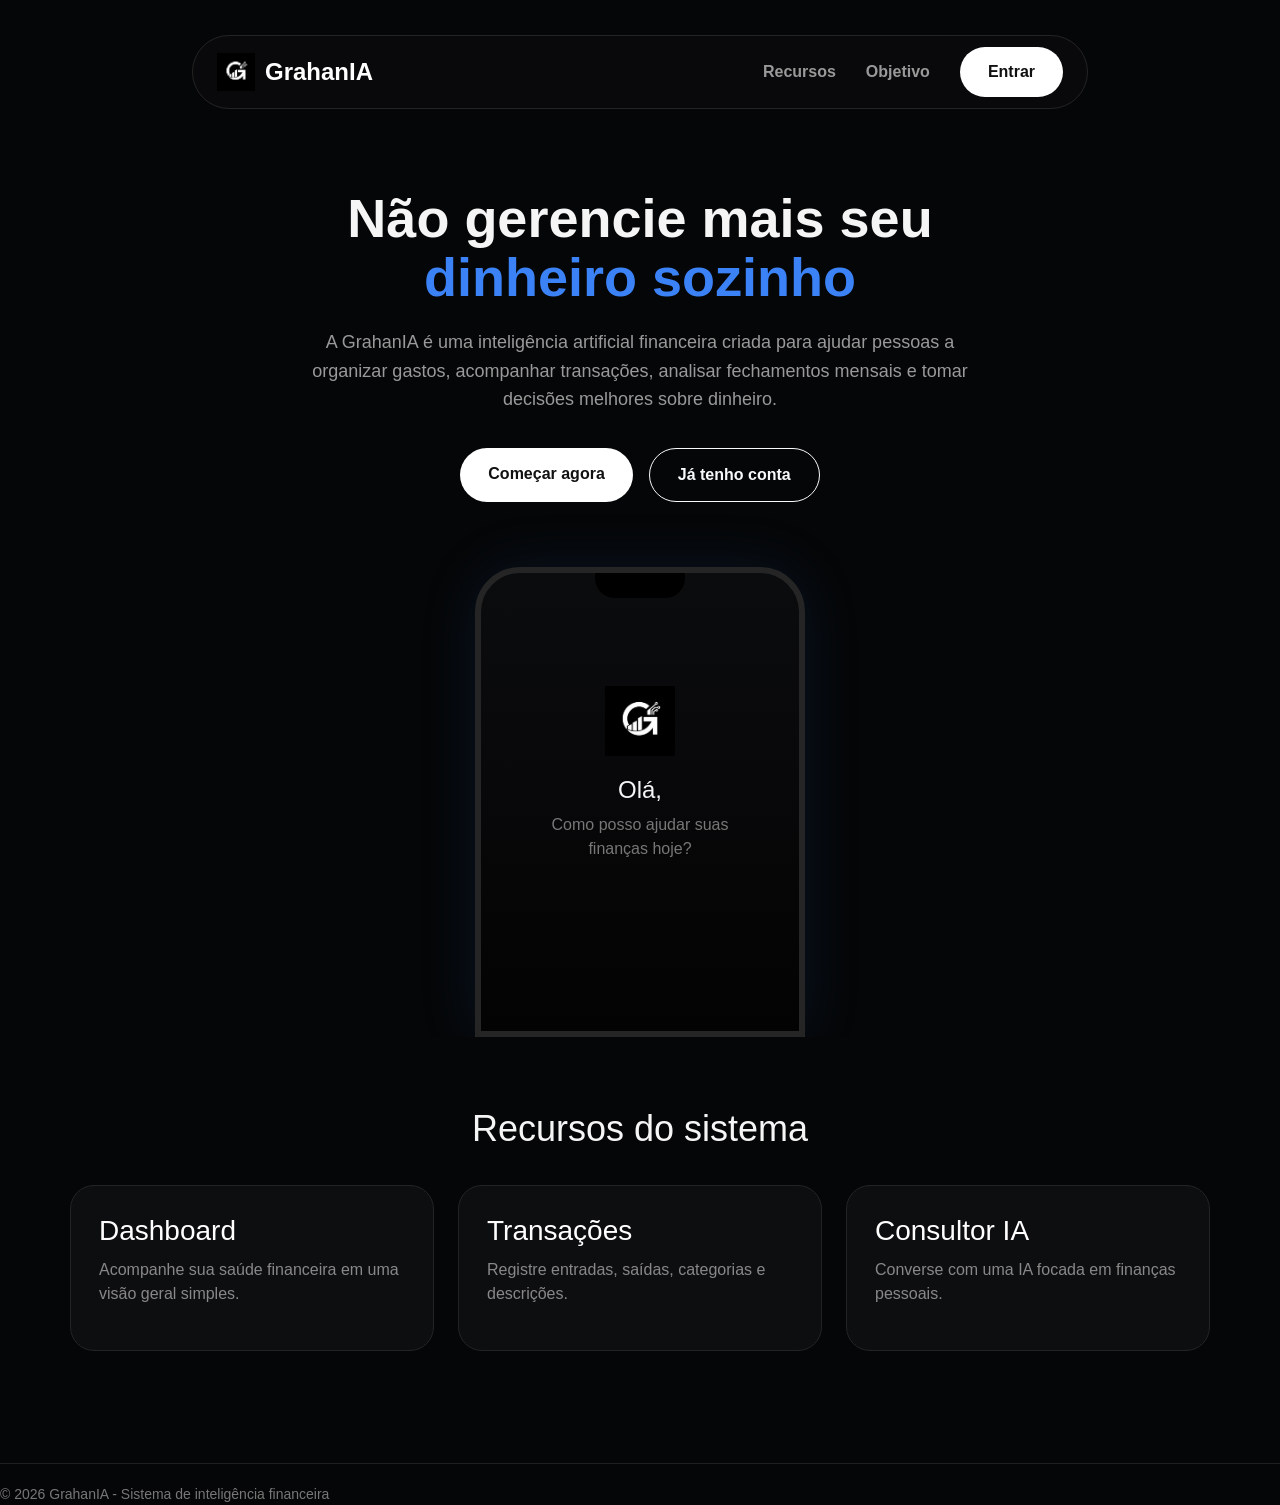
==== index.html @ 66dd7be4 "grahanIA" ====
<!DOCTYPE html>
<html lang="pt-BR">
<head>
    <meta charset="UTF-8">
    <meta name="viewport" content="width=device-width, initial-scale=1.0">
    <title>GrahanIA</title>

    <!-- Framework CSS Bootstrap -->
    <link href="https://cdn.jsdelivr.net/npm/bootstrap@5.3.3/dist/css/bootstrap.min.css" rel="stylesheet">

    <!-- CSS do projeto -->
    <link rel="stylesheet" href="css/style.css">
</head>
<body>

    <!-- Cabeçalho da página inicial -->
    <header class="home-topbar">
        <a href="index.html" class="home-logo">
            <img src="img/logo.png" alt="Logotipo da GrahanIA">
            <span>GrahanIA</span>
        </a>

        <nav class="home-menu">
            <a href="#recursos">Recursos</a>
            <a href="#objetivo">Objetivo</a>
            <a href="login.html" class="home-login">Entrar</a>
        </nav>
    </header>

    <!-- Conteúdo principal -->
    <main class="home-main">
        <section class="hero-section" id="objetivo">

            <div class="hero-content">
                <h1>Não gerencie mais seu <span>dinheiro sozinho</span></h1>

                <p>
                    A GrahanIA é uma inteligência artificial financeira criada para ajudar
                    pessoas a organizar gastos, acompanhar transações, analisar fechamentos
                    mensais e tomar decisões melhores sobre dinheiro.
                </p>

                <div class="hero-buttons d-flex justify-content-center gap-3 flex-wrap">
                    <a href="registro.html" class="btn btn-primary custom-primary">Começar agora</a>
                    <a href="login.html" class="btn btn-outline-light custom-secondary">Já tenho conta</a>
                </div>
            </div>

            <div class="phone-preview">
                <div class="phone-top"></div>

                <div class="phone-content">
                    <img src="img/logo.png" alt="Logotipo da GrahanIA">
                    <h2>Olá,</h2>
                    <p>Como posso ajudar suas finanças hoje?</p>
                </div>
            </div>
        </section>

        <section class="home-resources container" id="recursos">
            <h2>Recursos do sistema</h2>

            <div class="row g-4">
                <article class="col-md-4">
                    <div class="resource-card">
                        <h3>Dashboard</h3>
                        <p>Acompanhe sua saúde financeira em uma visão geral simples.</p>
                    </div>
                </article>

                <article class="col-md-4">
                    <div class="resource-card">
                        <h3>Transações</h3>
                        <p>Registre entradas, saídas, categorias e descrições.</p>
                    </div>
                </article>

                <article class="col-md-4">
                    <div class="resource-card">
                        <h3>Consultor IA</h3>
                        <p>Converse com uma IA focada em finanças pessoais.</p>
                    </div>
                </article>
            </div>
        </section>
    </main>

    <!-- Rodapé -->
    <footer class="footer">
        <p>© 2026 GrahanIA - Sistema de inteligência financeira</p>
    </footer>

</body>
</html>
---- css/style.css ----
/* =========================================================
   GRAHANIA - SISTEMA DE INTELIGÊNCIA FINANCEIRA
   CSS principal do projeto
========================================================= */

/* Configurações gerais */
:root {
    --bg: #050607;
    --bg-secondary: #08090a;
    --card: #0d0e10;
    --card-light: #111318;
    --border: #242424;
    --text: #f5f5f5;
    --muted: #8b8b8b;
    --blue: #3b82f6;
    --blue-dark: #1d4ed8;
    --blue-soft: rgba(59, 130, 246, 0.16);
}

* {
    margin: 0;
    padding: 0;
    box-sizing: border-box;
}

body {
    background: var(--bg);
    color: var(--text);
    font-family: Arial, Helvetica, sans-serif;
}

a {
    color: inherit;
    text-decoration: none;
}

a:hover {
    color: inherit;
}

button,
input,
select {
    font-family: inherit;
}

/* =========================================================
   PÁGINA INICIAL
========================================================= */

.home-topbar {
    width: 70%;
    min-height: 74px;
    margin: 35px auto 0;
    padding: 0 24px;
    border: 1px solid var(--border);
    border-radius: 40px;
    background: rgba(10, 10, 12, 0.95);

    display: flex;
    align-items: center;
    justify-content: space-between;
}

.home-logo {
    display: flex;
    align-items: center;
    gap: 10px;
}

.home-logo img {
    width: 38px;
}

.home-logo span {
    font-size: 24px;
    font-weight: 700;
    color: #fff;
}

.home-menu {
    display: flex;
    align-items: center;
    gap: 30px;
}

.home-menu a {
    color: #999;
    font-weight: 700;
    transition: 0.25s;
}

.home-menu a:hover {
    color: #fff;
}

.home-login {
    background: #fff;
    color: #111 !important;
    padding: 13px 28px;
    border-radius: 30px;
}

.home-main {
    min-height: calc(100vh - 110px);
}

.hero-section {
    min-height: 850px;
    position: relative;
    overflow: hidden;

    display: flex;
    align-items: center;
    justify-content: flex-start;
    flex-direction: column;
}

.hero-content {
    max-width: 700px;
    text-align: center;
    margin-top: 80px;
    z-index: 2;
}

.hero-content h1 {
    font-size: 54px;
    line-height: 1.1;
    margin-bottom: 20px;
    font-weight: 800;
}

.hero-content h1 span {
    color: var(--blue);
}

.hero-content p {
    color: #999;
    font-size: 18px;
    line-height: 1.6;
    margin-bottom: 34px;
}

.custom-primary {
    background: #fff !important;
    border: none !important;
    color: #111 !important;
    padding: 14px 28px !important;
    border-radius: 30px !important;
    font-weight: 700;
}

.custom-primary:hover {
    background: var(--blue) !important;
    color: #fff !important;
}

.custom-secondary {
    padding: 14px 28px !important;
    border-radius: 30px !important;
    font-weight: 700;
}

.phone-preview {
    width: 330px;
    height: 470px;
    margin-top: 65px;
    border: 6px solid #252525;
    border-radius: 45px 45px 0 0;
    background: linear-gradient(180deg, #0b0c0e, #030303);
    box-shadow: 0 0 60px rgba(59, 130, 246, 0.12);
    position: relative;
}

.phone-top {
    width: 90px;
    height: 25px;
    background: #000;
    border-radius: 0 0 20px 20px;
    margin: 0 auto;
}

.phone-content {
    height: 80%;
    display: flex;
    align-items: center;
    justify-content: center;
    flex-direction: column;
    text-align: center;
}

.phone-content img {
    width: 70px;
    margin-bottom: 20px;
}

.phone-content h2 {
    font-size: 24px;
}

.phone-content p {
    color: #777;
    max-width: 190px;
}

.floating-card {
    position: absolute;
    background: #090909;
    border: 1px solid var(--border);
    border-radius: 18px;
    padding: 18px;
    width: 250px;
    box-shadow: 0 0 40px rgba(0, 0, 0, 0.45);
}

.floating-card span {
    color: #777;
    font-size: 14px;
}

.floating-card strong {
    display: block;
    margin: 10px 0 5px;
    font-size: 18px;
}

.floating-card p {
    color: #999;
    margin: 0;
}

.home-card-left {
    left: 8%;
    bottom: 24%;
}

.home-card-right {
    right: 8%;
    bottom: 32%;
}

.home-resources {
    padding: 70px 0;
}

.home-resources h2 {
    text-align: center;
    margin-bottom: 35px;
    font-size: 36px;
}

.resource-card {
    background: var(--card);
    border: 1px solid var(--border);
    border-radius: 24px;
    padding: 28px;
    height: 100%;
}

.resource-card h3 {
    color: #fff;
    margin-bottom: 10px;
}

.resource-card p {
    color: #888;
}

/* =========================================================
   LOGIN E REGISTRO
========================================================= */

.auth-container {
    min-height: 100vh;
    background: radial-gradient(circle at top, #151515, var(--bg));
    display: flex;
    align-items: center;
    justify-content: center;
    padding: 24px;
}

.auth-box {
    width: 390px;
    background: var(--card);
    border: 1px solid var(--border);
    border-radius: 28px;
    padding: 36px;
    text-align: center;
}

.auth-logo {
    width: 70px;
    margin-bottom: 18px;
}

.auth-box h1 {
    margin-bottom: 25px;
    font-size: 32px;
}

.auth-box form {
    text-align: left;
}

.auth-box label {
    color: #aaa;
    font-weight: 700;
    margin-bottom: 6px;
    display: block;
}

.auth-box input {
    width: 100%;
    padding: 15px;
    margin-bottom: 14px;
    border: 1px solid #292929;
    background: var(--bg);
    color: #fff;
    border-radius: 14px;
    outline: none;
}

.auth-box input:focus {
    border-color: var(--blue);
}

.auth-box button {
    width: 100%;
    padding: 14px;
    border-radius: 14px;
    background: var(--blue);
    border: none;
    font-weight: 700;
}

.auth-box button:hover {
    background: var(--blue-dark);
}

.auth-box p {
    margin-top: 20px;
    color: #888;
}

.auth-box a {
    color: var(--blue);
    font-weight: 700;
}

/* =========================================================
   LAYOUT INTERNO
========================================================= */

.app-layout {
    min-height: 100vh;
    display: flex;
    background:
        radial-gradient(circle at top right, rgba(59, 130, 246, 0.10), transparent 32%),
        var(--bg);
}

.sidebar {
    width: 280px;
    min-height: 100vh;
    background: var(--bg-secondary);
    border-right: 1px solid #1f1f1f;
    padding: 28px;
    display: flex;
    flex-direction: column;
    justify-content: space-between;
}

.sidebar-logo {
    display: flex;
    align-items: center;
    gap: 12px;
    margin-bottom: 35px;
    color: #fff;
}

.sidebar-logo img {
    width: 40px;
}

.sidebar-logo h2 {
    font-size: 24px;
    margin: 0;
    font-weight: 800;
}

.sidebar-logo:hover h2 {
    color: var(--blue);
}

.new-chat {
    width: 100%;
    display: block;
    text-align: center;
    background: var(--blue);
    color: #fff;
    padding: 14px;
    border-radius: 14px;
    font-weight: 800;
    margin-bottom: 35px;
    transition: 0.25s;
}

.new-chat:hover {
    background: var(--blue-dark);
    color: #fff;
}

.history h3 {
    color: #666;
    font-size: 13px;
    margin-bottom: 15px;
    text-transform: uppercase;
    font-weight: 800;
}

.history a {
    display: block;
    color: #999;
    padding: 13px 15px;
    border-radius: 12px;
    margin-bottom: 8px;
    transition: 0.25s;
}

.history a:hover,
.history a.active {
    background: #151515;
    color: #fff;
}

.sidebar-bottom-link {
    display: block;
    color: #888;
    font-size: 14px;
    padding-top: 20px;
    border-top: 1px solid #1f1f1f;
    transition: 0.25s;
}

.sidebar-bottom-link:hover {
    color: #fff;
}

.page-content {
    flex: 1;
    min-width: 0;
    padding: 34px 40px;
}

/* =========================================================
   MENU SUPERIOR PADRÃO
========================================================= */

.system-top-menu {
    width: 100%;
    min-height: 74px;
    display: flex;
    align-items: center;
    justify-content: flex-start;
    gap: 12px;

    margin-bottom: 32px;
    padding: 12px 22px;

    background: var(--bg-secondary);
    border: 1px solid var(--border);
    border-radius: 28px;
}

.system-top-menu a {
    color: #888;
    font-size: 15px;
    font-weight: 800;
    padding: 14px 22px;
    border-radius: 14px;
    transition: 0.25s;
}

.system-top-menu a:hover {
    background: #151515;
    color: #fff;
}

.system-top-menu a.active {
    background: var(--blue);
    color: #fff;
}

/* =========================================================
   CABEÇALHOS E BOTÕES
========================================================= */

.page-header {
    display: flex;
    justify-content: space-between;
    align-items: flex-end;
    gap: 20px;
    margin-bottom: 28px;
}

.page-header h1 {
    font-size: 38px;
    margin: 0 0 8px;
    font-weight: 800;
    letter-spacing: 2px;
}

.page-header p {
    margin: 0;
    color: #888;
    font-size: 16px;
}

.page-actions,
.form-actions {
    display: flex;
    align-items: center;
    gap: 12px;
    flex-wrap: wrap;
}

.date-button,
.new-button,
.dark-button {
    border: none;
    outline: none;
    border-radius: 14px;
    padding: 13px 18px;
    font-size: 14px;
    font-weight: 800;
}

.date-button {
    background: #101115;
    color: #f5f5f5;
    border: 1px solid #292929;
}

.new-button {
    background: var(--blue);
    color: #fff;
    transition: 0.25s;
}

.new-button:hover {
    background: var(--blue-dark);
    color: #fff;
}

.dark-button {
    display: inline-block;
    margin-top: 22px;
    background: #050607;
    color: #fff;
}

.dark-button:hover {
    background: #111;
    color: #fff;
}

/* =========================================================
   CARDS E GRIDS
========================================================= */

.cards-row {
    display: grid;
    grid-template-columns: repeat(3, minmax(0, 1fr));
    gap: 18px;
    margin-bottom: 22px;
}

.dashboard-grid {
    display: grid;
    grid-template-columns: repeat(2, minmax(0, 1fr));
    gap: 18px;
    margin-bottom: 22px;
}

.money-card,
.ia-card,
.chart-card {
    background: rgba(13, 14, 16, 0.96);
    border: 1px solid var(--border);
    border-radius: 24px;
    padding: 24px;
    box-shadow: 0 18px 45px rgba(0, 0, 0, 0.22);
}

.money-card {
    display: flex;
    align-items: center;
    justify-content: space-between;
    gap: 18px;
}

.money-card p,
.chart-header p {
    margin: 0 0 8px;
    color: #888;
    font-size: 14px;
    font-weight: 800;
}

.money-card h2,
.chart-header h2 {
    margin: 0;
    font-size: 28px;
    font-weight: 800;
}

.money-card small {
    display: block;
    color: #777;
    margin-top: 8px;
}

.card-icon {
    width: 48px;
    height: 48px;
    border-radius: 15px;
    display: flex;
    align-items: center;
    justify-content: center;
    font-size: 18px;
    font-weight: 900;
    flex-shrink: 0;
}

.card-icon.azul {
    background: var(--blue-soft);
    color: var(--blue);
}

.card-icon.cinza {
    background: #181818;
    color: #bbb;
}

.ia-card {
    background: linear-gradient(135deg, var(--blue), var(--blue-dark));
    color: #fff;
}

.ia-card h2 {
    margin: 0 0 14px;
    font-size: 28px;
    font-weight: 800;
}

.ia-card p {
    color: #e8efff;
    line-height: 1.6;
    margin: 0;
}

.ia-stats {
    display: grid;
    grid-template-columns: repeat(2, minmax(0, 1fr));
    gap: 14px;
    margin-top: 22px;
}

.ia-stats div {
    background: rgba(255, 255, 255, 0.10);
    border: 1px solid rgba(255, 255, 255, 0.12);
    border-radius: 18px;
    padding: 18px;
}

.ia-stats span {
    display: block;
    color: #dbe7ff;
    font-size: 13px;
    margin-bottom: 8px;
}

.ia-stats strong {
    font-size: 22px;
    color: #fff;
}

.simple-stats div {
    background: #101115;
    border: 1px solid #242424;
}

.simple-stats span {
    color: #888;
}

/* Gráfico fake do dashboard */
.fake-chart {
    height: 160px;
    margin-top: 30px;
    display: flex;
    align-items: end;
    gap: 14px;
}

.bar {
    width: 38px;
    background: var(--blue);
    border-radius: 12px 12px 0 0;
}

.h-40 {
    height: 40%;
}

.h-45 {
    height: 45%;
}

.h-55 {
    height: 55%;
}

.h-65 {
    height: 65%;
}

.h-75 {
    height: 75%;
}

.h-90 {
    height: 90%;
}

/* =========================================================
   FORMULÁRIOS
========================================================= */

.form-grid {
    display: grid;
    grid-template-columns: repeat(2, minmax(0, 1fr));
    gap: 18px;
}

form {
    display: flex;
    flex-direction: column;
    gap: 18px;
}

label {
    color: #aaa;
    font-weight: 800;
    margin-bottom: 6px;
}

.form-field {
    display: block;
    width: 100%;
    margin-top: 8px;
    padding: 14px 16px;
    background: #101115;
    border: 1px solid #292929;
    color: #fff;
    border-radius: 14px;
    outline: none;
}

.form-field:focus {
    border-color: var(--blue);
}

.form-field::placeholder {
    color: #666;
}

/* =========================================================
   CONSULTOR IA
========================================================= */

.chat-page {
    display: flex;
    flex-direction: column;
}

.chat-box {
    flex: 1;
    background: var(--card);
    border: 1px solid var(--border);
    border-radius: 28px;
    padding: 28px;
    overflow-y: auto;
    min-height: 520px;
}

.message {
    display: flex;
    gap: 14px;
    margin-bottom: 26px;
}

.message img {
    width: 42px;
    height: 42px;
    border-radius: 50%;
    background: var(--bg);
    border: 1px solid #333;
    padding: 6px;
}

.message div {
    max-width: 650px;
    padding: 16px 18px;
    border-radius: 18px;
}

.message strong {
    display: block;
    margin-bottom: 8px;
}

.message p {
    color: #d1d1d1;
    line-height: 1.5;
    margin: 0;
}

.ia-message div {
    background: #151515;
    border: 1px solid #292929;
}

.user-message {
    justify-content: flex-end;
}

.user-message div {
    background: var(--blue);
    color: #fff;
}

.user-message p {
    color: #eef4ff;
}

.chat-input-area {
    margin-top: 18px;
    background: var(--card);
    border: 1px solid var(--border);
    border-radius: 22px;
    padding: 12px;
    display: flex;
    gap: 12px;
}

.chat-input-area input {
    flex: 1;
    background: transparent;
    border: none;
    outline: none;
    color: #fff;
    font-size: 16px;
    padding: 12px;
}

.chat-input-area input::placeholder {
    color: #777;
}

.chat-input-area button {
    background: var(--blue);
    border: none;
    border-radius: 16px;
    padding: 0 26px;
    font-weight: 800;
}

.chat-input-area button:hover {
    background: var(--blue-dark);
}

/* =========================================================
   TRANSAÇÕES
========================================================= */

.transaction-list {
    display: grid;
    gap: 12px;
}

.transaction-list article {
    background: #101115;
    border: 1px solid #242424;
    border-radius: 16px;
    padding: 16px;
}

.transaction-list article:hover {
    border-color: var(--blue);
}

.transaction-list h3 {
    margin: 0 0 6px;
    font-size: 17px;
}

.transaction-list p {
    color: #888;
    margin: 0;
}

/* =========================================================
   FECHAMENTO
========================================================= */

.fechamento-hero {
    background: linear-gradient(135deg, var(--blue), var(--blue-dark));
    border-radius: 28px;
    padding: 32px;
    margin-bottom: 20px;
    display: flex;
    justify-content: space-between;
    align-items: center;
    gap: 24px;
    color: #fff;
    box-shadow: 0 18px 55px rgba(59, 130, 246, 0.18);
}

.fechamento-hero p {
    margin: 0 0 8px;
    text-transform: uppercase;
    font-size: 13px;
    font-weight: 900;
    color: #dbe7ff;
}

.fechamento-hero h2 {
    margin: 0;
    font-size: 42px;
    line-height: 1;
    font-weight: 900;
}

.fechamento-hero span {
    display: block;
    margin-top: 10px;
    color: #e8efff;
}

.fechamento-export {
    background: #fff;
    color: #111;
    padding: 14px 20px;
    border-radius: 16px;
    font-weight: 900;
    white-space: nowrap;
    transition: 0.25s;
}

.fechamento-export:hover {
    transform: translateY(-1px);
    color: #111;
}

.checklist {
    display: grid;
    gap: 12px;
}

.checklist p {
    position: relative;
    margin: 0;
    padding: 14px 16px 14px 42px;
    background: #101115;
    border: 1px solid #242424;
    border-radius: 15px;
    color: #ddd;
}

.checklist p::before {
    content: "✓";
    position: absolute;
    left: 15px;
    top: 50%;
    transform: translateY(-50%);
    color: var(--blue);
    font-weight: 900;
}

.fechamento-section {
    margin-top: 20px;
}

.fechamento-grid {
    display: grid;
    grid-template-columns: repeat(2, minmax(0, 1fr));
    gap: 18px;
}

.fechamento-card {
    background: #101115;
    border: 1px solid #242424;
    border-radius: 22px;
    padding: 22px;
    transition: 0.25s;
}

.fechamento-card:hover {
    border-color: var(--blue);
    transform: translateY(-2px);
}

.fechamento-card header {
    display: flex;
    justify-content: space-between;
    gap: 14px;
    margin-bottom: 20px;
}

.fechamento-card h3 {
    margin: 0 0 6px;
    font-size: 20px;
}

.fechamento-card p {
    margin: 0;
    color: #888;
    font-size: 14px;
}

.fechamento-card header span {
    height: fit-content;
    background: var(--blue-soft);
    color: #9cc2ff;
    border: 1px solid rgba(59, 130, 246, 0.3);
    padding: 7px 10px;
    border-radius: 999px;
    font-size: 12px;
    font-weight: 900;
}

.fechamento-metrics {
    display: grid;
    grid-template-columns: repeat(2, minmax(0, 1fr));
    gap: 12px;
    margin-bottom: 18px;
}

.fechamento-metrics div {
    background: #0a0b0d;
    border: 1px solid #202020;
    border-radius: 16px;
    padding: 14px;
}

.fechamento-metrics strong {
    display: block;
    margin-top: 6px;
    font-size: 18px;
}

.fechamento-card > a {
    display: inline-block;
    color: #fff;
    background: var(--blue);
    padding: 12px 16px;
    border-radius: 13px;
    font-weight: 900;
    transition: 0.25s;
}

.fechamento-card > a:hover {
    background: var(--blue-dark);
    color: #fff;
}

/* =========================================================
   RODAPÉ
========================================================= */

.footer {
    margin-top: 42px;
    padding-top: 20px;
    border-top: 1px solid #1f1f1f;
    color: #777;
    font-size: 14px;
}

.footer p {
    margin: 0;
}

/* =========================================================
   RESPONSIVIDADE
========================================================= */

@media (max-width: 1100px) {
    .home-topbar {
        width: 92%;
    }

    .home-card-left,
    .home-card-right {
        display: none;
    }

    .app-layout {
        flex-direction: column;
    }

    .sidebar {
        width: 100%;
        min-height: auto;
        border-right: none;
        border-bottom: 1px solid #1f1f1f;
    }

    .page-content {
        padding: 26px;
    }

    .cards-row,
    .dashboard-grid,
    .form-grid,
    .fechamento-grid {
        grid-template-columns: 1fr;
    }

    .page-header,
    .fechamento-hero {
        flex-direction: column;
        align-items: flex-start;
    }
}

@media (max-width: 700px) {
    .home-topbar {
        flex-direction: column;
        gap: 16px;
        padding: 18px;
        border-radius: 24px;
    }

    .home-menu {
        flex-wrap: wrap;
        justify-content: center;
        gap: 14px;
    }

    .hero-content h1 {
        font-size: 38px;
    }

    .phone-preview {
        width: 280px;
        height: 420px;
    }

    .system-top-menu {
        flex-wrap: wrap;
        padding: 14px;
    }

    .system-top-menu a {
        flex: 1;
        text-align: center;
        padding: 13px 12px;
    }

    .page-content {
        padding: 18px;
    }

    .page-header h1 {
        font-size: 30px;
    }

    .chat-input-area {
        flex-direction: column;
    }

    .chat-input-area button {
        padding: 14px;
    }

    .ia-stats,
    .fechamento-metrics {
        grid-template-columns: 1fr;
    }

    .fechamento-export,
    .new-button,
    .date-button {
        width: 100%;
        text-align: center;
    }
}
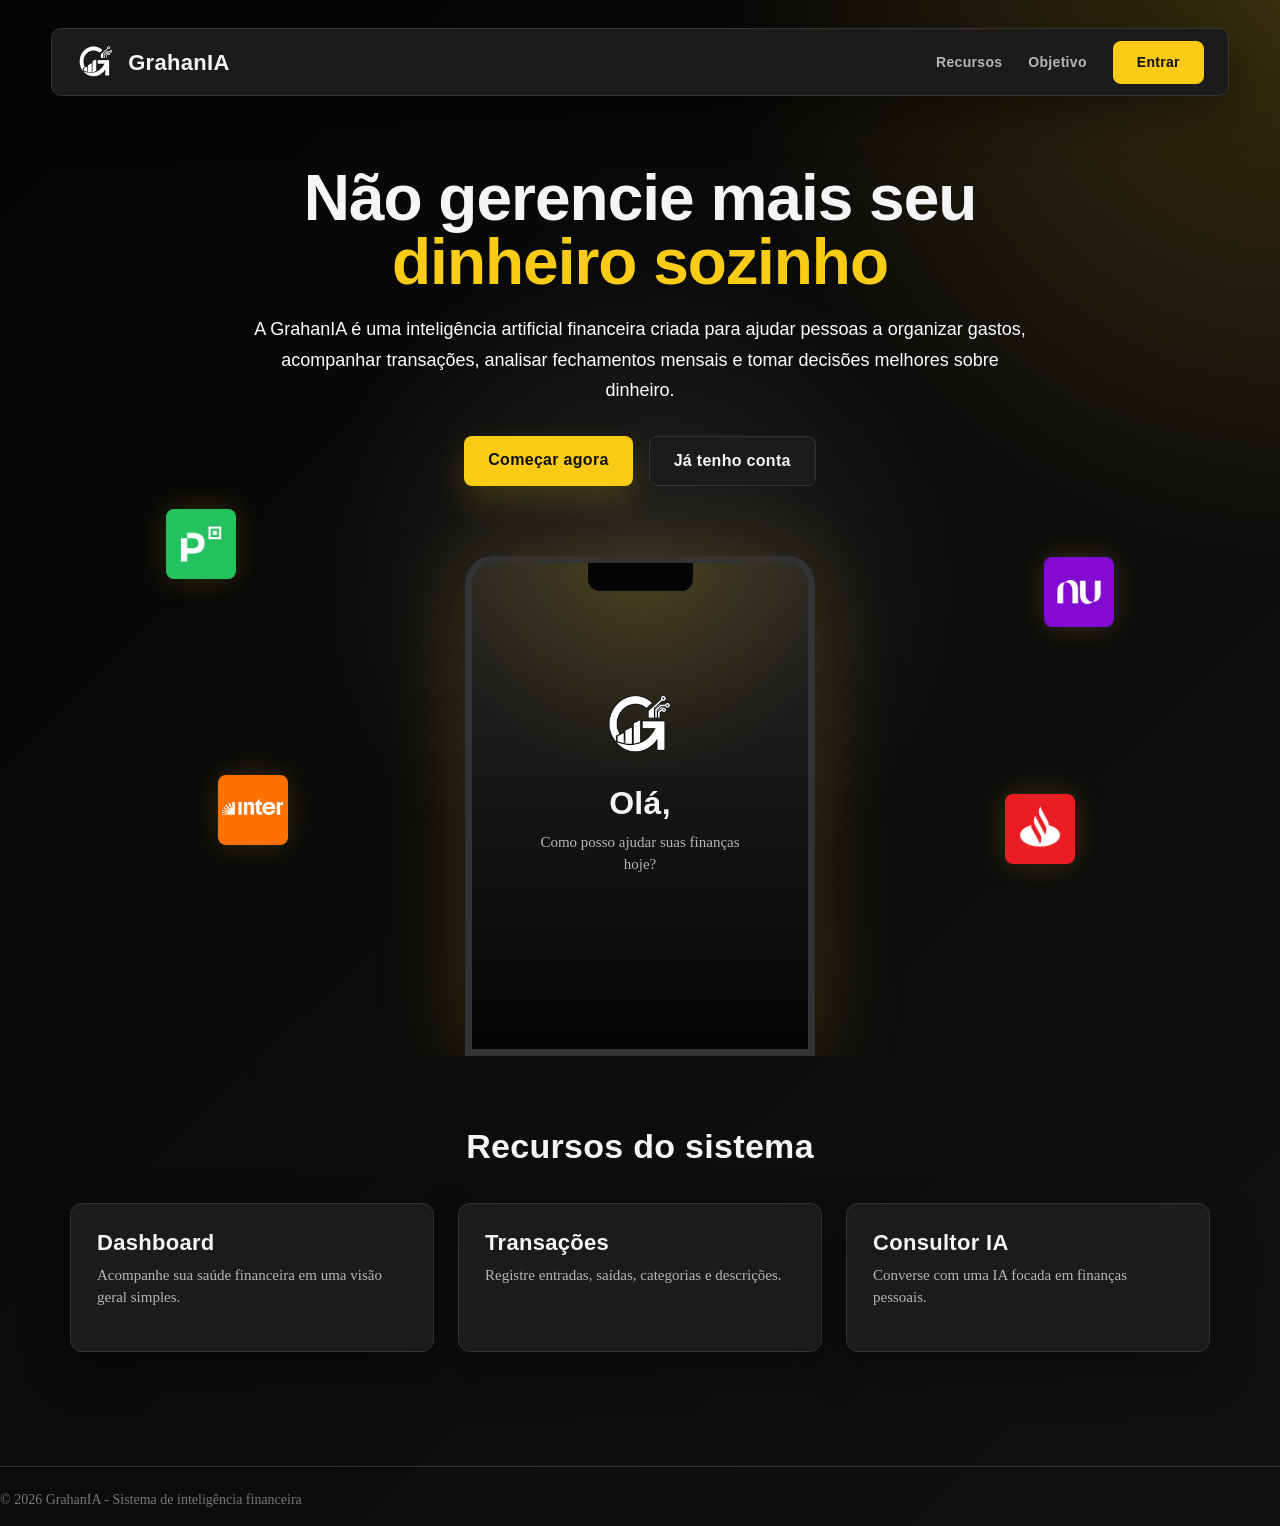
==== commit 6434b794: "novo update" ====
--- a/index.html
+++ b/index.html
@@ -30,6 +30,23 @@
     <!-- Conteúdo principal -->
     <main class="home-main">
         <section class="hero-section" id="objetivo">
+
+            <!-- Bancos flutuantes -->
+            <div class="bank-floating bank-picpay">
+                <img src="img/Picpayicon.png" alt="Logo PicPay">
+            </div>
+
+            <div class="bank-floating bank-nubank">
+                <img src="img/nubank.png" alt="Logo Nubank">
+            </div>
+
+            <div class="bank-floating bank-inter">
+                <img src="img/inter.png" alt="Logo Inter">
+            </div>
+
+            <div class="bank-floating bank-santander">
+                <img src="img/santander-br.png" alt="Logo Santander">
+            </div>
 
             <div class="hero-content">
                 <h1>Não gerencie mais seu <span>dinheiro sozinho</span></h1>
@@ -89,6 +106,6 @@
     <footer class="footer">
         <p>© 2026 GrahanIA - Sistema de inteligência financeira</p>
     </footer>
-
+    <script src="js/tema.js"></script>
 </body>
 </html>
--- a/css/style.css
+++ b/css/style.css
@@ -1,21 +1,80 @@
 /* =========================================================
-   GRAHANIA - SISTEMA DE INTELIGÊNCIA FINANCEIRA
-   CSS principal do projeto
-========================================================= */
-
-/* Configurações gerais */
+   GRAHANIA - FINTECH PREMIUM
+   Visual preto/branco + amarelo/azul/ciano/roxo
+   Fontes: Oswald + EB Garamond
+========================================================= */
+
+/* =========================================================
+   FONTES DO PROJETO
+========================================================= */
+
+/* =========================================================
+   VARIÁVEIS DO TEMA
+========================================================= */
+
 :root {
-    --bg: #050607;
-    --bg-secondary: #08090a;
-    --card: #0d0e10;
-    --card-light: #111318;
-    --border: #242424;
+    --bg: #050505;
+    --bg-2: #111111;
+    --sidebar: #111111;
+    --card: #1b1b1b;
+    --card-2: #242424;
+    --border: #333333;
+
     --text: #f5f5f5;
-    --muted: #8b8b8b;
-    --blue: #3b82f6;
-    --blue-dark: #1d4ed8;
-    --blue-soft: rgba(59, 130, 246, 0.16);
-}
+    --muted: #b5b5b5;
+    --muted-2: #777777;
+
+    --accent: #facc15;
+    --accent-2: #eab308;
+    --accent-soft: rgba(250, 204, 21, 0.18);
+
+    --shadow: 0 18px 45px rgba(0, 0, 0, 0.40);
+}
+
+/* Modo branco */
+body[data-mode="white"] {
+    --bg: #f5f5f5;
+    --bg-2: #ffffff;
+    --sidebar: #ffffff;
+    --card: #ffffff;
+    --card-2: #f1f5f9;
+    --border: rgba(15, 23, 42, 0.14);
+
+    --text: #111827;
+    --muted: #475569;
+    --muted-2: #64748b;
+
+    --shadow: 0 16px 38px rgba(15, 23, 42, 0.10);
+}
+
+/* Cores principais */
+body[data-accent="yellow"] {
+    --accent: #facc15;
+    --accent-2: #eab308;
+    --accent-soft: rgba(250, 204, 21, 0.18);
+}
+
+body[data-accent="blue"] {
+    --accent: #3b82f6;
+    --accent-2: #1d4ed8;
+    --accent-soft: rgba(59, 130, 246, 0.18);
+}
+
+body[data-accent="cyan"] {
+    --accent: #06b6d4;
+    --accent-2: #0891b2;
+    --accent-soft: rgba(6, 182, 212, 0.18);
+}
+
+body[data-accent="purple"] {
+    --accent: #8b5cf6;
+    --accent-2: #6d28d9;
+    --accent-soft: rgba(139, 92, 246, 0.18);
+}
+
+/* =========================================================
+   RESET
+========================================================= */
 
 * {
     margin: 0;
@@ -23,10 +82,18 @@
     box-sizing: border-box;
 }
 
+html {
+    scroll-behavior: smooth;
+}
+
 body {
-    background: var(--bg);
-    color: var(--text);
-    font-family: Arial, Helvetica, sans-serif;
+    min-height: 100vh;
+    background:
+        radial-gradient(circle at top right, var(--accent-soft), transparent 28%),
+        linear-gradient(135deg, var(--bg), var(--bg-2));
+    color: var(--text);
+    font-family: "EB Garamond", Georgia, serif;
+    font-size: 15px;
 }
 
 a {
@@ -40,22 +107,125 @@
 
 button,
 input,
-select {
+select,
+textarea {
     font-family: inherit;
 }
 
-/* =========================================================
-   PÁGINA INICIAL
+::selection {
+    background: var(--accent);
+    color: #111;
+}
+
+/* Scrollbar */
+::-webkit-scrollbar {
+    width: 9px;
+}
+
+::-webkit-scrollbar-track {
+    background: var(--bg);
+}
+
+::-webkit-scrollbar-thumb {
+    background: var(--card-2);
+    border-radius: 6px;
+}
+
+::-webkit-scrollbar-thumb:hover {
+    background: var(--accent);
+}
+
+/* =========================================================
+   TIPOGRAFIA
+========================================================= */
+
+h1,
+h2,
+h3,
+h4,
+h5,
+h6,
+.home-logo span,
+.sidebar-logo h2,
+.system-top-menu a,
+.home-menu a,
+.new-chat,
+.new-button,
+.date-button,
+.dark-button,
+.btn,
+button,
+label,
+.history h3,
+.history a,
+.money-card p,
+.chart-header p,
+.ia-stats span,
+.theme-button {
+    font-family: "Oswald", Arial, sans-serif;
+    letter-spacing: 0.3px;
+}
+
+p,
+small,
+input,
+select,
+textarea,
+.transaction-list p,
+.message p,
+.resource-card p,
+.footer {
+    font-family: "EB Garamond", Georgia, serif;
+}
+
+/* =========================================================
+   LOGO
+========================================================= */
+
+.logo-box {
+    width: 46px;
+    height: 46px;
+    border-radius: 6px;
+    display: flex;
+    align-items: center;
+    justify-content: center;
+    overflow: hidden;
+    background: transparent;
+    border: 1px solid var(--border);
+    flex-shrink: 0;
+}
+
+.site-logo {
+    width: 36px;
+    height: 36px;
+    object-fit: contain;
+    display: block;
+    background: transparent;
+}
+
+body[data-mode="dark"] .site-logo,
+body:not([data-mode]) .site-logo {
+    filter: brightness(0) invert(1);
+}
+
+body[data-mode="white"] .site-logo {
+    filter: brightness(0) invert(0);
+}
+
+/* =========================================================
+   HOME / INDEX
 ========================================================= */
 
 .home-topbar {
-    width: 70%;
-    min-height: 74px;
-    margin: 35px auto 0;
+    width: min(1180px, 92%);
+    min-height: 68px;
+    margin: 28px auto 0;
     padding: 0 24px;
-    border: 1px solid var(--border);
-    border-radius: 40px;
-    background: rgba(10, 10, 12, 0.95);
+
+    background: var(--card);
+    border: 1px solid var(--border);
+    border-radius: 10px;
+    box-shadow: var(--shadow);
 
     display: flex;
     align-items: center;
@@ -65,123 +235,152 @@
 .home-logo {
     display: flex;
     align-items: center;
-    gap: 10px;
+    gap: 12px;
 }
 
 .home-logo img {
-    width: 38px;
+    width: 40px;
+    height: 40px;
+    object-fit: contain;
+    border-radius: 6px;
 }
 
 .home-logo span {
-    font-size: 24px;
-    font-weight: 700;
-    color: #fff;
+    color: var(--text);
+    font-size: 22px;
+    font-weight: 700;
 }
 
 .home-menu {
     display: flex;
     align-items: center;
-    gap: 30px;
+    gap: 26px;
 }
 
 .home-menu a {
-    color: #999;
-    font-weight: 700;
+    color: var(--muted);
+    font-weight: 600;
+    font-size: 14px;
     transition: 0.25s;
 }
 
 .home-menu a:hover {
-    color: #fff;
+    color: var(--text);
 }
 
 .home-login {
-    background: #fff;
+    background: var(--accent);
     color: #111 !important;
-    padding: 13px 28px;
-    border-radius: 30px;
-}
-
-.home-main {
-    min-height: calc(100vh - 110px);
+    padding: 11px 24px;
+    border-radius: 8px;
 }
 
 .hero-section {
-    min-height: 850px;
+    min-height: 800px;
     position: relative;
     overflow: hidden;
 
     display: flex;
     align-items: center;
-    justify-content: flex-start;
+    justify-content: center;
     flex-direction: column;
 }
 
+.hero-section::before {
+    content: "";
+    position: absolute;
+    width: 720px;
+    height: 720px;
+    top: 120px;
+    left: 50%;
+    transform: translateX(-50%);
+    background: radial-gradient(circle, rgba(255, 255, 255, 0.10), transparent 65%);
+    pointer-events: none;
+}
+
+body[data-mode="white"] .hero-section::before {
+    background: radial-gradient(circle, var(--accent-soft), transparent 65%);
+}
+
 .hero-content {
-    max-width: 700px;
+    max-width: 780px;
     text-align: center;
-    margin-top: 80px;
     z-index: 2;
+    margin-top: 70px;
 }
 
 .hero-content h1 {
-    font-size: 54px;
-    line-height: 1.1;
+    font-size: clamp(38px, 5vw, 64px);
+    line-height: 1;
     margin-bottom: 20px;
-    font-weight: 800;
+    font-weight: 700;
+    letter-spacing: -1px;
 }
 
 .hero-content h1 span {
-    color: var(--blue);
+    color: var(--accent);
 }
 
 .hero-content p {
-    color: #999;
+    color: #ffffff;
     font-size: 18px;
-    line-height: 1.6;
-    margin-bottom: 34px;
-}
-
-.custom-primary {
-    background: #fff !important;
+    font-family: "Oswald", Arial, sans-serif;
+    font-weight: 500;
+    line-height: 1.7;
+    margin-bottom: 30px;
+}
+
+.custom-primary,
+.btn-primary {
+    background: var(--accent) !important;
+    color: #111 !important;
     border: none !important;
-    color: #111 !important;
-    padding: 14px 28px !important;
-    border-radius: 30px !important;
-    font-weight: 700;
-}
-
-.custom-primary:hover {
-    background: var(--blue) !important;
-    color: #fff !important;
+    padding: 12px 24px !important;
+    border-radius: 8px !important;
+    font-weight: 700 !important;
+    box-shadow: 0 14px 32px var(--accent-soft);
+    transition: 0.25s;
+}
+
+.custom-primary:hover,
+.btn-primary:hover {
+    background: var(--accent-2) !important;
+    transform: translateY(-1px);
 }
 
 .custom-secondary {
-    padding: 14px 28px !important;
-    border-radius: 30px !important;
-    font-weight: 700;
+    background: var(--card) !important;
+    color: var(--text) !important;
+    border: 1px solid var(--border) !important;
+    padding: 12px 24px !important;
+    border-radius: 8px !important;
+    font-weight: 700 !important;
 }
 
 .phone-preview {
-    width: 330px;
-    height: 470px;
-    margin-top: 65px;
-    border: 6px solid #252525;
-    border-radius: 45px 45px 0 0;
-    background: linear-gradient(180deg, #0b0c0e, #030303);
-    box-shadow: 0 0 60px rgba(59, 130, 246, 0.12);
+    width: 350px;
+    height: 500px;
+    margin-top: 70px;
+    border: 7px solid var(--border);
+    border-radius: 28px 28px 0 0;
+    background:
+        radial-gradient(circle at top, var(--accent-soft), transparent 42%),
+        linear-gradient(180deg, var(--card-2), var(--bg));
+    box-shadow: 0 0 90px var(--accent-soft);
     position: relative;
+    z-index: 2;
 }
 
 .phone-top {
-    width: 90px;
-    height: 25px;
-    background: #000;
-    border-radius: 0 0 20px 20px;
+    width: 105px;
+    height: 28px;
+    background: var(--bg);
+    border-radius: 0 0 12px 12px;
     margin: 0 auto;
 }
 
 .phone-content {
-    height: 80%;
+    height: 82%;
     display: flex;
     align-items: center;
     justify-content: center;
@@ -190,54 +389,72 @@
 }
 
 .phone-content img {
+    width: 74px;
+    margin-bottom: 22px;
+}
+
+.phone-content h2 {
+    font-weight: 700;
+}
+
+.phone-content p {
+    color: var(--muted);
+    max-width: 210px;
+}
+
+/* Bancos flutuantes */
+
+.bank-floating {
+    position: absolute;
+    z-index: 4;
+    display: flex;
+    align-items: center;
+    animation: floatBank 4s ease-in-out infinite;
+}
+
+.bank-floating img {
     width: 70px;
-    margin-bottom: 20px;
-}
-
-.phone-content h2 {
-    font-size: 24px;
-}
-
-.phone-content p {
-    color: #777;
-    max-width: 190px;
-}
-
-.floating-card {
-    position: absolute;
-    background: #090909;
-    border: 1px solid var(--border);
-    border-radius: 18px;
-    padding: 18px;
-    width: 250px;
-    box-shadow: 0 0 40px rgba(0, 0, 0, 0.45);
-}
-
-.floating-card span {
-    color: #777;
-    font-size: 14px;
-}
-
-.floating-card strong {
-    display: block;
-    margin: 10px 0 5px;
-    font-size: 18px;
-}
-
-.floating-card p {
-    color: #999;
-    margin: 0;
-}
-
-.home-card-left {
-    left: 8%;
-    bottom: 24%;
-}
-
-.home-card-right {
-    right: 8%;
-    bottom: 32%;
-}
+    height: 70px;
+    object-fit: cover;
+    border-radius: 8px;
+    background: var(--bg);
+    box-shadow: 0 0 28px var(--accent-soft);
+}
+
+.bank-picpay {
+    left: 13%;
+    top: 43%;
+}
+
+.bank-nubank {
+    right: 13%;
+    top: 48%;
+    animation-delay: 0.8s;
+}
+
+.bank-inter {
+    left: 17%;
+    bottom: 22%;
+    animation-delay: 1.4s;
+}
+
+.bank-santander {
+    right: 16%;
+    bottom: 20%;
+    animation-delay: 2s;
+}
+
+@keyframes floatBank {
+    0%, 100% {
+        transform: translateY(0);
+    }
+
+    50% {
+        transform: translateY(-14px);
+    }
+}
+
+/* Recursos da home */
 
 .home-resources {
     padding: 70px 0;
@@ -245,34 +462,46 @@
 
 .home-resources h2 {
     text-align: center;
-    margin-bottom: 35px;
-    font-size: 36px;
+    margin-bottom: 36px;
+    font-size: 34px;
+    font-weight: 700;
 }
 
 .resource-card {
+    height: 100%;
     background: var(--card);
     border: 1px solid var(--border);
-    border-radius: 24px;
-    padding: 28px;
-    height: 100%;
+    border-radius: 12px;
+    padding: 26px;
+    box-shadow: var(--shadow);
+    transition: 0.25s;
+}
+
+.resource-card:hover {
+    transform: translateY(-3px);
+    border-color: var(--accent);
 }
 
 .resource-card h3 {
-    color: #fff;
-    margin-bottom: 10px;
+    color: var(--text);
+    font-size: 22px;
+    font-weight: 700;
 }
 
 .resource-card p {
-    color: #888;
-}
-
-/* =========================================================
-   LOGIN E REGISTRO
+    color: var(--muted);
+    font-size: 15px;
+}
+
+/* =========================================================
+   AUTH LOGIN / REGISTRO
 ========================================================= */
 
 .auth-container {
     min-height: 100vh;
-    background: radial-gradient(circle at top, #151515, var(--bg));
+    background:
+        radial-gradient(circle at top, var(--accent-soft), transparent 34%),
+        var(--bg);
     display: flex;
     align-items: center;
     justify-content: center;
@@ -280,12 +509,13 @@
 }
 
 .auth-box {
-    width: 390px;
+    width: 430px;
     background: var(--card);
     border: 1px solid var(--border);
-    border-radius: 28px;
-    padding: 36px;
+    border-radius: 12px;
+    padding: 34px;
     text-align: center;
+    box-shadow: var(--shadow);
 }
 
 .auth-logo {
@@ -294,8 +524,9 @@
 }
 
 .auth-box h1 {
-    margin-bottom: 25px;
+    margin-bottom: 24px;
     font-size: 32px;
+    font-weight: 700;
 }
 
 .auth-box form {
@@ -303,47 +534,46 @@
 }
 
 .auth-box label {
-    color: #aaa;
-    font-weight: 700;
-    margin-bottom: 6px;
+    color: var(--text);
+    font-weight: 600;
+    margin-bottom: 7px;
     display: block;
 }
 
 .auth-box input {
     width: 100%;
-    padding: 15px;
+    padding: 13px 14px;
     margin-bottom: 14px;
-    border: 1px solid #292929;
     background: var(--bg);
-    color: #fff;
-    border-radius: 14px;
+    border: 1px solid var(--border);
+    color: var(--text);
+    border-radius: 7px;
     outline: none;
+    font-size: 15px;
+}
+
+body[data-mode="white"] .auth-box input {
+    background: #fff;
 }
 
 .auth-box input:focus {
-    border-color: var(--blue);
+    border-color: var(--accent);
+    box-shadow: 0 0 0 4px var(--accent-soft);
 }
 
 .auth-box button {
     width: 100%;
-    padding: 14px;
-    border-radius: 14px;
-    background: var(--blue);
-    border: none;
-    font-weight: 700;
-}
-
-.auth-box button:hover {
-    background: var(--blue-dark);
+    padding: 13px;
+    border-radius: 8px;
 }
 
 .auth-box p {
+    color: var(--muted);
     margin-top: 20px;
-    color: #888;
 }
 
 .auth-box a {
-    color: var(--blue);
+    color: var(--accent);
     font-weight: 700;
 }
 
@@ -355,16 +585,17 @@
     min-height: 100vh;
     display: flex;
     background:
-        radial-gradient(circle at top right, rgba(59, 130, 246, 0.10), transparent 32%),
+        radial-gradient(circle at top right, var(--accent-soft), transparent 30%),
         var(--bg);
 }
 
 .sidebar {
-    width: 280px;
+    width: 290px;
     min-height: 100vh;
-    background: var(--bg-secondary);
-    border-right: 1px solid #1f1f1f;
-    padding: 28px;
+    background: var(--sidebar);
+    border-right: 1px solid var(--border);
+    padding: 24px;
+
     display: flex;
     flex-direction: column;
     justify-content: space-between;
@@ -373,148 +604,165 @@
 .sidebar-logo {
     display: flex;
     align-items: center;
-    gap: 12px;
-    margin-bottom: 35px;
-    color: #fff;
+    gap: 13px;
+    margin-bottom: 32px;
+    color: var(--text);
 }
 
 .sidebar-logo img {
-    width: 40px;
+    width: 43px;
+    height: 43px;
+    object-fit: contain;
+    border-radius: 6px;
 }
 
 .sidebar-logo h2 {
     font-size: 24px;
     margin: 0;
-    font-weight: 800;
+    font-weight: 700;
 }
 
 .sidebar-logo:hover h2 {
-    color: var(--blue);
+    color: var(--accent);
 }
 
 .new-chat {
     width: 100%;
     display: block;
     text-align: center;
-    background: var(--blue);
-    color: #fff;
-    padding: 14px;
-    border-radius: 14px;
-    font-weight: 800;
-    margin-bottom: 35px;
+    background: var(--accent);
+    color: #111;
+    padding: 13px;
+    border-radius: 8px;
+    font-size: 14px;
+    font-weight: 700;
+    margin-bottom: 30px;
     transition: 0.25s;
+    text-transform: uppercase;
 }
 
 .new-chat:hover {
-    background: var(--blue-dark);
-    color: #fff;
+    background: var(--accent-2);
+    color: #111;
+    transform: translateY(-1px);
 }
 
 .history h3 {
-    color: #666;
-    font-size: 13px;
-    margin-bottom: 15px;
+    color: var(--muted);
+    font-size: 12px;
+    margin-bottom: 16px;
     text-transform: uppercase;
-    font-weight: 800;
+    font-weight: 700;
+    letter-spacing: 1px;
 }
 
 .history a {
     display: block;
-    color: #999;
-    padding: 13px 15px;
-    border-radius: 12px;
-    margin-bottom: 8px;
+    color: var(--muted);
+    padding: 11px 13px;
+    border-radius: 7px;
+    margin-bottom: 9px;
     transition: 0.25s;
+    border: 1px solid transparent;
+    font-weight: 600;
+    font-size: 14px;
 }
 
 .history a:hover,
 .history a.active {
-    background: #151515;
-    color: #fff;
+    background: var(--card-2);
+    border-color: var(--border);
+    color: var(--text);
 }
 
 .sidebar-bottom-link {
     display: block;
-    color: #888;
+    color: var(--muted);
     font-size: 14px;
-    padding-top: 20px;
-    border-top: 1px solid #1f1f1f;
+    padding-top: 22px;
+    border-top: 1px solid var(--border);
     transition: 0.25s;
+    font-weight: 600;
 }
 
 .sidebar-bottom-link:hover {
-    color: #fff;
+    color: var(--text);
 }
 
 .page-content {
     flex: 1;
     min-width: 0;
-    padding: 34px 40px;
-}
-
-/* =========================================================
-   MENU SUPERIOR PADRÃO
+    padding: 30px 38px;
+}
+
+/* =========================================================
+   MENU SUPERIOR
 ========================================================= */
 
 .system-top-menu {
     width: 100%;
-    min-height: 74px;
+    min-height: 64px;
     display: flex;
     align-items: center;
-    justify-content: flex-start;
-    gap: 12px;
+    gap: 8px;
 
     margin-bottom: 32px;
-    padding: 12px 22px;
-
-    background: var(--bg-secondary);
-    border: 1px solid var(--border);
-    border-radius: 28px;
+    padding: 10px 18px;
+
+    background: var(--card);
+    border: 1px solid var(--border);
+    border-radius: 10px;
+    box-shadow: var(--shadow);
 }
 
 .system-top-menu a {
-    color: #888;
-    font-size: 15px;
-    font-weight: 800;
-    padding: 14px 22px;
-    border-radius: 14px;
+    color: var(--muted);
+    font-size: 14px;
+    font-weight: 700;
+    padding: 10px 17px;
+    border-radius: 8px;
     transition: 0.25s;
 }
 
 .system-top-menu a:hover {
-    background: #151515;
-    color: #fff;
+    background: var(--card-2);
+    color: var(--text);
 }
 
 .system-top-menu a.active {
-    background: var(--blue);
-    color: #fff;
-}
-
-/* =========================================================
-   CABEÇALHOS E BOTÕES
+    background: var(--accent);
+    color: #111;
+    box-shadow: none;
+}
+
+/* =========================================================
+   CABEÇALHO
 ========================================================= */
 
 .page-header {
     display: flex;
     justify-content: space-between;
     align-items: flex-end;
-    gap: 20px;
+    gap: 22px;
     margin-bottom: 28px;
 }
 
 .page-header h1 {
-    font-size: 38px;
+    font-size: clamp(30px, 3.4vw, 44px);
     margin: 0 0 8px;
-    font-weight: 800;
-    letter-spacing: 2px;
+    font-weight: 700;
+    letter-spacing: -0.5px;
 }
 
 .page-header p {
     margin: 0;
-    color: #888;
-    font-size: 16px;
-}
+    color: var(--muted);
+    font-size: 15px;
+}
+
+/* =========================================================
+   BOTÕES
+========================================================= */
 
 .page-actions,
 .form-actions {
@@ -529,39 +777,38 @@
 .dark-button {
     border: none;
     outline: none;
-    border-radius: 14px;
-    padding: 13px 18px;
+    border-radius: 8px;
+    padding: 12px 17px;
     font-size: 14px;
-    font-weight: 800;
+    font-weight: 700;
+    font-family: "Oswald", Arial, sans-serif;
 }
 
 .date-button {
-    background: #101115;
-    color: #f5f5f5;
-    border: 1px solid #292929;
+    background: var(--card);
+    color: var(--text);
+    border: 1px solid var(--border);
 }
 
 .new-button {
-    background: var(--blue);
-    color: #fff;
+    background: var(--accent);
+    color: #111;
     transition: 0.25s;
+    text-transform: uppercase;
 }
 
 .new-button:hover {
-    background: var(--blue-dark);
-    color: #fff;
+    background: var(--accent-2);
+    color: #111;
+    transform: translateY(-1px);
 }
 
 .dark-button {
     display: inline-block;
     margin-top: 22px;
-    background: #050607;
-    color: #fff;
-}
-
-.dark-button:hover {
-    background: #111;
-    color: #fff;
+    background: var(--bg);
+    color: var(--text);
+    border: 1px solid var(--border);
 }
 
 /* =========================================================
@@ -571,25 +818,32 @@
 .cards-row {
     display: grid;
     grid-template-columns: repeat(3, minmax(0, 1fr));
-    gap: 18px;
-    margin-bottom: 22px;
+    gap: 20px;
+    margin-bottom: 24px;
 }
 
 .dashboard-grid {
     display: grid;
     grid-template-columns: repeat(2, minmax(0, 1fr));
-    gap: 18px;
-    margin-bottom: 22px;
+    gap: 20px;
+    margin-bottom: 24px;
 }
 
 .money-card,
 .ia-card,
 .chart-card {
-    background: rgba(13, 14, 16, 0.96);
-    border: 1px solid var(--border);
-    border-radius: 24px;
-    padding: 24px;
-    box-shadow: 0 18px 45px rgba(0, 0, 0, 0.22);
+    background: var(--card);
+    border: 1px solid var(--border);
+    border-radius: 12px;
+    padding: 22px;
+    box-shadow: var(--shadow);
+    position: relative;
+    overflow: hidden;
+}
+
+.money-card:hover,
+.chart-card:hover {
+    border-color: var(--accent);
 }
 
 .money-card {
@@ -602,61 +856,59 @@
 .money-card p,
 .chart-header p {
     margin: 0 0 8px;
-    color: #888;
-    font-size: 14px;
-    font-weight: 800;
+    color: var(--muted);
+    font-size: 13px;
+    font-weight: 700;
+    text-transform: uppercase;
+    letter-spacing: 0.5px;
 }
 
 .money-card h2,
 .chart-header h2 {
     margin: 0;
-    font-size: 28px;
-    font-weight: 800;
+    font-size: 26px;
+    font-weight: 700;
 }
 
 .money-card small {
-    display: block;
-    color: #777;
-    margin-top: 8px;
+    color: var(--muted-2);
+    font-weight: 500;
+    font-size: 14px;
 }
 
 .card-icon {
     width: 48px;
     height: 48px;
-    border-radius: 15px;
+    border-radius: 8px;
     display: flex;
     align-items: center;
     justify-content: center;
+    background: var(--accent-soft);
+    color: var(--accent);
     font-size: 18px;
-    font-weight: 900;
-    flex-shrink: 0;
-}
-
-.card-icon.azul {
-    background: var(--blue-soft);
-    color: var(--blue);
-}
-
-.card-icon.cinza {
-    background: #181818;
-    color: #bbb;
+    font-family: "Oswald", Arial, sans-serif;
+    font-weight: 700;
 }
 
 .ia-card {
-    background: linear-gradient(135deg, var(--blue), var(--blue-dark));
-    color: #fff;
+    background:
+        radial-gradient(circle at top right, rgba(255, 255, 255, 0.12), transparent 30%),
+        linear-gradient(135deg, var(--accent), var(--accent-2));
+    color: #111;
 }
 
 .ia-card h2 {
     margin: 0 0 14px;
     font-size: 28px;
-    font-weight: 800;
+    font-weight: 700;
+    color: #111;
 }
 
 .ia-card p {
-    color: #e8efff;
-    line-height: 1.6;
+    color: #151515;
+    line-height: 1.7;
     margin: 0;
+    font-size: 15px;
 }
 
 .ia-stats {
@@ -667,37 +919,43 @@
 }
 
 .ia-stats div {
-    background: rgba(255, 255, 255, 0.10);
-    border: 1px solid rgba(255, 255, 255, 0.12);
-    border-radius: 18px;
-    padding: 18px;
+    background: rgba(0, 0, 0, 0.12);
+    border-radius: 8px;
+    padding: 16px;
 }
 
 .ia-stats span {
     display: block;
-    color: #dbe7ff;
+    color: #111;
     font-size: 13px;
     margin-bottom: 8px;
+    font-weight: 700;
 }
 
 .ia-stats strong {
-    font-size: 22px;
-    color: #fff;
+    font-size: 20px;
+    color: #111;
+    font-family: "Oswald", Arial, sans-serif;
+    font-weight: 700;
 }
 
 .simple-stats div {
-    background: #101115;
-    border: 1px solid #242424;
-}
-
-.simple-stats span {
-    color: #888;
-}
-
-/* Gráfico fake do dashboard */
+    background: var(--card-2);
+    border: 1px solid var(--border);
+}
+
+.simple-stats span,
+.simple-stats strong {
+    color: var(--text);
+}
+
+/* =========================================================
+   GRÁFICO FAKE
+========================================================= */
+
 .fake-chart {
     height: 160px;
-    margin-top: 30px;
+    margin-top: 28px;
     display: flex;
     align-items: end;
     gap: 14px;
@@ -705,33 +963,16 @@
 
 .bar {
     width: 38px;
-    background: var(--blue);
-    border-radius: 12px 12px 0 0;
-}
-
-.h-40 {
-    height: 40%;
-}
-
-.h-45 {
-    height: 45%;
-}
-
-.h-55 {
-    height: 55%;
-}
-
-.h-65 {
-    height: 65%;
-}
-
-.h-75 {
-    height: 75%;
-}
-
-.h-90 {
-    height: 90%;
-}
+    background: linear-gradient(180deg, var(--accent), var(--accent-2));
+    border-radius: 8px 8px 0 0;
+}
+
+.h-40 { height: 40%; }
+.h-45 { height: 45%; }
+.h-55 { height: 55%; }
+.h-65 { height: 65%; }
+.h-75 { height: 75%; }
+.h-90 { height: 90%; }
 
 /* =========================================================
    FORMULÁRIOS
@@ -750,8 +991,8 @@
 }
 
 label {
-    color: #aaa;
-    font-weight: 800;
+    color: var(--text);
+    font-weight: 600;
     margin-bottom: 6px;
 }
 
@@ -759,20 +1000,27 @@
     display: block;
     width: 100%;
     margin-top: 8px;
-    padding: 14px 16px;
-    background: #101115;
-    border: 1px solid #292929;
-    color: #fff;
-    border-radius: 14px;
+    padding: 13px 14px;
+    background: var(--bg);
+    border: 1px solid var(--border);
+    color: var(--text);
+    border-radius: 7px;
     outline: none;
+    transition: 0.25s;
+    font-size: 15px;
+}
+
+body[data-mode="white"] .form-field {
+    background: #fff;
 }
 
 .form-field:focus {
-    border-color: var(--blue);
+    border-color: var(--accent);
+    box-shadow: 0 0 0 4px var(--accent-soft);
 }
 
 .form-field::placeholder {
-    color: #666;
+    color: var(--muted-2);
 }
 
 /* =========================================================
@@ -788,47 +1036,51 @@
     flex: 1;
     background: var(--card);
     border: 1px solid var(--border);
-    border-radius: 28px;
-    padding: 28px;
+    border-radius: 12px;
+    padding: 26px;
     overflow-y: auto;
     min-height: 520px;
+    box-shadow: var(--shadow);
 }
 
 .message {
     display: flex;
-    gap: 14px;
+    gap: 15px;
     margin-bottom: 26px;
 }
 
 .message img {
     width: 42px;
     height: 42px;
-    border-radius: 50%;
+    border-radius: 6px;
     background: var(--bg);
-    border: 1px solid #333;
+    border: 1px solid var(--border);
     padding: 6px;
 }
 
 .message div {
-    max-width: 650px;
+    max-width: 680px;
     padding: 16px 18px;
-    border-radius: 18px;
+    border-radius: 10px;
 }
 
 .message strong {
     display: block;
     margin-bottom: 8px;
+    font-family: "Oswald", Arial, sans-serif;
+    font-weight: 700;
 }
 
 .message p {
-    color: #d1d1d1;
-    line-height: 1.5;
+    color: var(--muted);
+    line-height: 1.6;
     margin: 0;
+    font-size: 15px;
 }
 
 .ia-message div {
-    background: #151515;
-    border: 1px solid #292929;
+    background: var(--card-2);
+    border: 1px solid var(--border);
 }
 
 .user-message {
@@ -836,22 +1088,23 @@
 }
 
 .user-message div {
-    background: var(--blue);
-    color: #fff;
+    background: var(--accent);
+    color: #111;
 }
 
 .user-message p {
-    color: #eef4ff;
+    color: #111;
 }
 
 .chat-input-area {
     margin-top: 18px;
     background: var(--card);
     border: 1px solid var(--border);
-    border-radius: 22px;
+    border-radius: 12px;
     padding: 12px;
     display: flex;
     gap: 12px;
+    box-shadow: var(--shadow);
 }
 
 .chat-input-area input {
@@ -859,55 +1112,48 @@
     background: transparent;
     border: none;
     outline: none;
-    color: #fff;
-    font-size: 16px;
+    color: var(--text);
+    font-size: 15px;
     padding: 12px;
 }
 
-.chat-input-area input::placeholder {
-    color: #777;
-}
-
 .chat-input-area button {
-    background: var(--blue);
+    background: var(--accent);
+    color: #111;
     border: none;
-    border-radius: 16px;
+    border-radius: 8px;
     padding: 0 26px;
-    font-weight: 800;
-}
-
-.chat-input-area button:hover {
-    background: var(--blue-dark);
-}
-
-/* =========================================================
-   TRANSAÇÕES
+    font-family: "Oswald", Arial, sans-serif;
+    font-weight: 700;
+}
+
+/* =========================================================
+   TRANSAÇÕES / CATEGORIAS
 ========================================================= */
 
 .transaction-list {
     display: grid;
-    gap: 12px;
+    gap: 13px;
 }
 
 .transaction-list article {
-    background: #101115;
-    border: 1px solid #242424;
-    border-radius: 16px;
+    background: var(--card-2);
+    border: 1px solid var(--border);
+    border-radius: 10px;
     padding: 16px;
 }
 
-.transaction-list article:hover {
-    border-color: var(--blue);
-}
-
 .transaction-list h3 {
-    margin: 0 0 6px;
-    font-size: 17px;
+    margin: 0 0 7px;
+    font-size: 18px;
+    font-family: "Oswald", Arial, sans-serif;
+    font-weight: 700;
 }
 
 .transaction-list p {
-    color: #888;
+    color: var(--muted);
     margin: 0;
+    font-size: 15px;
 }
 
 /* =========================================================
@@ -915,81 +1161,71 @@
 ========================================================= */
 
 .fechamento-hero {
-    background: linear-gradient(135deg, var(--blue), var(--blue-dark));
-    border-radius: 28px;
+    background:
+        radial-gradient(circle at top right, rgba(255, 255, 255, 0.12), transparent 34%),
+        linear-gradient(135deg, var(--accent), var(--accent-2));
+    border-radius: 12px;
     padding: 32px;
-    margin-bottom: 20px;
+    margin-bottom: 24px;
     display: flex;
     justify-content: space-between;
     align-items: center;
-    gap: 24px;
-    color: #fff;
-    box-shadow: 0 18px 55px rgba(59, 130, 246, 0.18);
+    color: #111;
+    box-shadow: var(--shadow);
 }
 
 .fechamento-hero p {
-    margin: 0 0 8px;
+    margin: 0 0 9px;
     text-transform: uppercase;
     font-size: 13px;
-    font-weight: 900;
-    color: #dbe7ff;
+    font-family: "Oswald", Arial, sans-serif;
+    font-weight: 700;
 }
 
 .fechamento-hero h2 {
     margin: 0;
-    font-size: 42px;
+    font-size: 44px;
     line-height: 1;
-    font-weight: 900;
+    font-family: "Oswald", Arial, sans-serif;
+    font-weight: 700;
 }
 
 .fechamento-hero span {
-    display: block;
-    margin-top: 10px;
-    color: #e8efff;
+    color: #111;
 }
 
 .fechamento-export {
-    background: #fff;
-    color: #111;
-    padding: 14px 20px;
-    border-radius: 16px;
-    font-weight: 900;
-    white-space: nowrap;
-    transition: 0.25s;
-}
-
-.fechamento-export:hover {
-    transform: translateY(-1px);
-    color: #111;
+    background: #111;
+    color: #fff;
+    padding: 13px 20px;
+    border-radius: 8px;
+    font-family: "Oswald", Arial, sans-serif;
+    font-weight: 700;
 }
 
 .checklist {
     display: grid;
-    gap: 12px;
+    gap: 13px;
 }
 
 .checklist p {
     position: relative;
     margin: 0;
     padding: 14px 16px 14px 42px;
-    background: #101115;
-    border: 1px solid #242424;
-    border-radius: 15px;
-    color: #ddd;
+    background: var(--card-2);
+    border: 1px solid var(--border);
+    border-radius: 8px;
+    color: var(--text);
+    font-weight: 600;
 }
 
 .checklist p::before {
     content: "✓";
     position: absolute;
-    left: 15px;
-    top: 50%;
-    transform: translateY(-50%);
-    color: var(--blue);
-    font-weight: 900;
-}
-
-.fechamento-section {
-    margin-top: 20px;
+    left: 16px;
+    color: var(--accent);
+    font-family: "Oswald", Arial, sans-serif;
+    font-weight: 700;
 }
 
 .fechamento-grid {
@@ -999,80 +1235,116 @@
 }
 
 .fechamento-card {
-    background: #101115;
-    border: 1px solid #242424;
-    border-radius: 22px;
+    background: var(--card-2);
+    border: 1px solid var(--border);
+    border-radius: 12px;
     padding: 22px;
-    transition: 0.25s;
-}
-
-.fechamento-card:hover {
-    border-color: var(--blue);
-    transform: translateY(-2px);
-}
-
-.fechamento-card header {
-    display: flex;
-    justify-content: space-between;
-    gap: 14px;
-    margin-bottom: 20px;
 }
 
 .fechamento-card h3 {
-    margin: 0 0 6px;
-    font-size: 20px;
+    font-family: "Oswald", Arial, sans-serif;
+    font-weight: 700;
 }
 
 .fechamento-card p {
-    margin: 0;
-    color: #888;
-    font-size: 14px;
-}
-
-.fechamento-card header span {
-    height: fit-content;
-    background: var(--blue-soft);
-    color: #9cc2ff;
-    border: 1px solid rgba(59, 130, 246, 0.3);
-    padding: 7px 10px;
-    border-radius: 999px;
-    font-size: 12px;
-    font-weight: 900;
-}
-
-.fechamento-metrics {
-    display: grid;
-    grid-template-columns: repeat(2, minmax(0, 1fr));
-    gap: 12px;
-    margin-bottom: 18px;
-}
-
-.fechamento-metrics div {
-    background: #0a0b0d;
-    border: 1px solid #202020;
-    border-radius: 16px;
-    padding: 14px;
-}
-
-.fechamento-metrics strong {
-    display: block;
-    margin-top: 6px;
-    font-size: 18px;
+    color: var(--muted);
 }
 
 .fechamento-card > a {
     display: inline-block;
-    color: #fff;
-    background: var(--blue);
+    background: var(--accent);
+    color: #111;
     padding: 12px 16px;
-    border-radius: 13px;
-    font-weight: 900;
-    transition: 0.25s;
-}
-
-.fechamento-card > a:hover {
-    background: var(--blue-dark);
-    color: #fff;
+    border-radius: 8px;
+    font-family: "Oswald", Arial, sans-serif;
+    font-weight: 700;
+}
+
+/* =========================================================
+   APARÊNCIA
+========================================================= */
+
+.appearance-options,
+.theme-options {
+    display: flex;
+    flex-wrap: wrap;
+    gap: 14px;
+    margin-top: 18px;
+}
+
+.theme-button {
+    border: 1px solid var(--border);
+    background: var(--card-2);
+    color: var(--text);
+    padding: 13px 17px;
+    border-radius: 8px;
+    font-weight: 700;
+    cursor: pointer;
+    font-size: 14px;
+}
+
+.theme-button:hover,
+.theme-button-active {
+    border-color: var(--accent);
+    box-shadow: 0 0 0 4px var(--accent-soft);
+}
+
+.theme-dot {
+    display: inline-block;
+    width: 13px;
+    height: 13px;
+    border-radius: 50%;
+    margin-right: 8px;
+}
+
+.theme-yellow { background: #facc15; }
+.theme-blue { background: #3b82f6; }
+.theme-cyan { background: #06b6d4; }
+.theme-purple { background: #8b5cf6; }
+.theme-dark { background: #111; border: 1px solid #666; }
+.theme-white { background: #fff; border: 1px solid #999; }
+
+/* =========================================================
+   TEMA BRANCO - AJUSTES
+========================================================= */
+
+body[data-mode="white"] {
+    background: #f5f5f5;
+}
+
+body[data-mode="white"] .sidebar,
+body[data-mode="white"] .system-top-menu,
+body[data-mode="white"] .chart-card,
+body[data-mode="white"] .money-card,
+body[data-mode="white"] .auth-box,
+body[data-mode="white"] .resource-card,
+body[data-mode="white"] .chat-box,
+body[data-mode="white"] .chat-input-area {
+    background: #ffffff;
+}
+
+body[data-mode="white"] h1,
+body[data-mode="white"] h2,
+body[data-mode="white"] h3,
+body[data-mode="white"] label,
+body[data-mode="white"] .sidebar-logo h2,
+body[data-mode="white"] .home-logo span {
+    color: #111827;
+}
+
+body[data-mode="white"] p,
+body[data-mode="white"] small,
+body[data-mode="white"] .history a,
+body[data-mode="white"] .system-top-menu a,
+body[data-mode="white"] .footer {
+    color: #475569;
+}
+
+body[data-mode="white"] .system-top-menu a.active,
+body[data-mode="white"] .new-chat,
+body[data-mode="white"] .new-button,
+body[data-mode="white"] .btn-primary {
+    color: #111 !important;
 }
 
 /* =========================================================
@@ -1080,19 +1352,15 @@
 ========================================================= */
 
 .footer {
-    margin-top: 42px;
-    padding-top: 20px;
-    border-top: 1px solid #1f1f1f;
-    color: #777;
+    margin-top: 44px;
+    padding-top: 22px;
+    border-top: 1px solid var(--border);
+    color: var(--muted-2);
     font-size: 14px;
 }
 
-.footer p {
-    margin: 0;
-}
-
-/* =========================================================
-   RESPONSIVIDADE
+/* =========================================================
+   RESPONSIVO
 ========================================================= */
 
 @media (max-width: 1100px) {
@@ -1100,8 +1368,7 @@
         width: 92%;
     }
 
-    .home-card-left,
-    .home-card-right {
+    .bank-floating {
         display: none;
     }
 
@@ -1113,7 +1380,7 @@
         width: 100%;
         min-height: auto;
         border-right: none;
-        border-bottom: 1px solid #1f1f1f;
+        border-bottom: 1px solid var(--border);
     }
 
     .page-content {
@@ -1139,13 +1406,16 @@
         flex-direction: column;
         gap: 16px;
         padding: 18px;
-        border-radius: 24px;
+        border-radius: 10px;
     }
 
     .home-menu {
         flex-wrap: wrap;
         justify-content: center;
-        gap: 14px;
+    }
+
+    .hero-content {
+        padding: 0 18px;
     }
 
     .hero-content h1 {
@@ -1153,29 +1423,23 @@
     }
 
     .phone-preview {
-        width: 280px;
+        width: 285px;
         height: 420px;
     }
 
     .system-top-menu {
         flex-wrap: wrap;
-        padding: 14px;
     }
 
     .system-top-menu a {
         flex: 1;
         text-align: center;
-        padding: 13px 12px;
     }
 
     .page-content {
         padding: 18px;
     }
 
-    .page-header h1 {
-        font-size: 30px;
-    }
-
     .chat-input-area {
         flex-direction: column;
     }
@@ -1184,15 +1448,8 @@
         padding: 14px;
     }
 
-    .ia-stats,
-    .fechamento-metrics {
-        grid-template-columns: 1fr;
-    }
-
-    .fechamento-export,
-    .new-button,
-    .date-button {
+    .theme-button {
         width: 100%;
-        text-align: center;
+        text-align: left;
     }
 }
